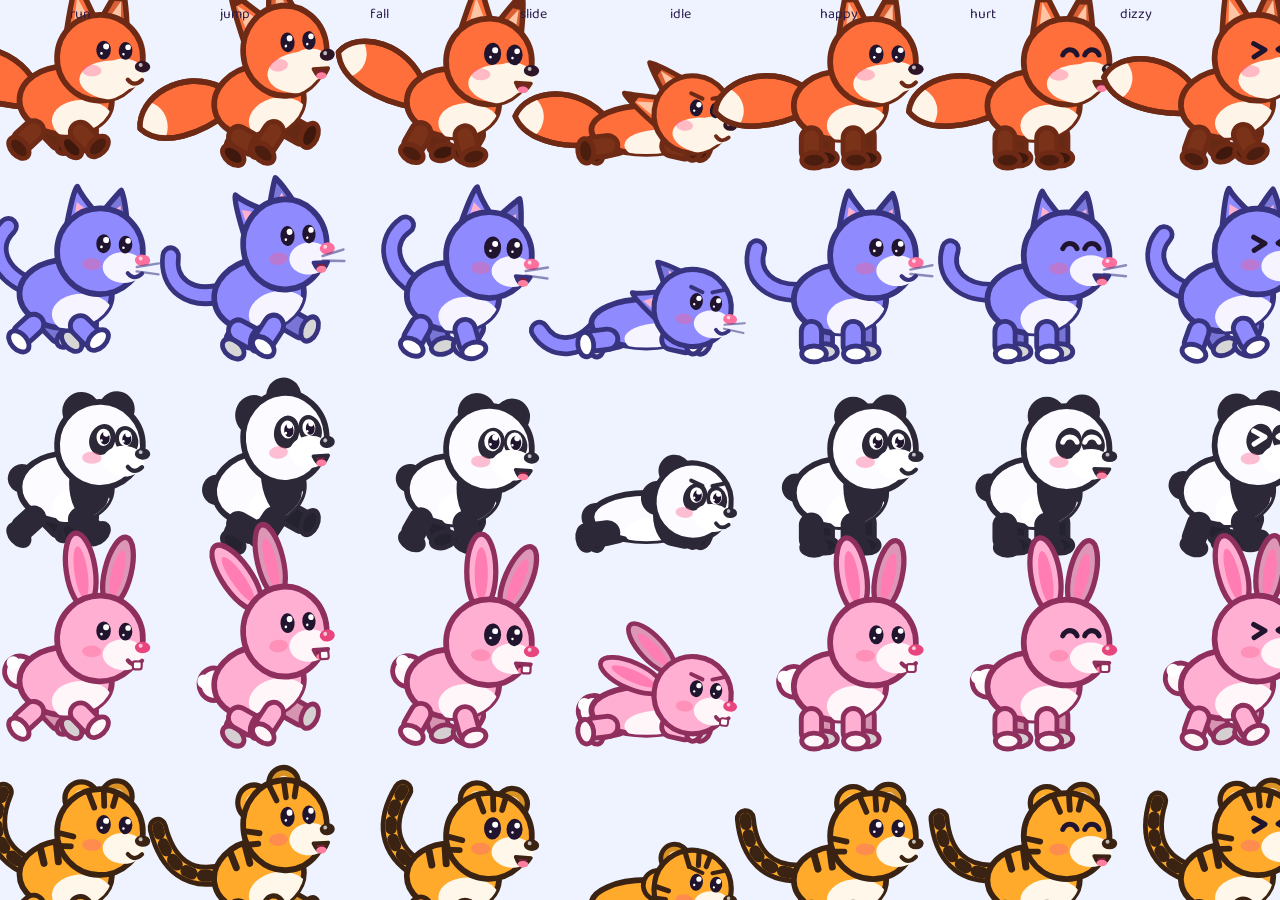
==== tools/art-sheet.html @ f74e6aec "Add files via upload" ====
<!doctype html>
<html lang="en">
<head>
<meta charset="utf-8">
<title>Zoomies art sheet</title>
<link rel="stylesheet" href="https://fonts.googleapis.com/css2?family=Baloo+2:wght@600;800&family=Lilita+One&display=swap">
<style>
  body { margin: 0; background: #eef3ff; font: 600 14px 'Baloo 2', system-ui, sans-serif; color: #2B1D4A; }
  canvas { display: block; }
</style>
</head>
<body>
<canvas id="c"></canvas>
<script src="../js/util.js"></script>
<script src="../js/config.js"></script>
<script src="../js/art.js"></script>
<script>
(function () {
  const Z = window.Z, A = Z.Art, GY = Z.PHYS.GY;
  const cv = document.getElementById('c'), ctx = cv.getContext('2d');
  const W = innerWidth, H = innerHeight, dpr = Math.min(devicePixelRatio || 1, 2);
  cv.width = W * dpr; cv.height = H * dpr; cv.style.width = W + 'px'; cv.style.height = H + 'px';
  const page = new URLSearchParams(location.search).get('p') || 'critters';
  function draw(t) {
    ctx.setTransform(dpr, 0, 0, dpr, 0, 0);
    ctx.fillStyle = '#eef3ff'; ctx.fillRect(0, 0, W, H);
    ctx.font = '14px "Baloo 2"'; ctx.fillStyle = '#2B1D4A';
    if (page === 'critters') {
      const modes = ['run', 'jump', 'fall', 'slide', 'idle', 'happy', 'hurt', 'dizzy'];
      Z.CRITTERS.forEach((c, r) => {
        modes.forEach((m, k) => {
          ctx.save();
          const S = +(new URLSearchParams(location.search).get('s') || 2.2);
          ctx.translate(70 + k * 110 * S / 1.25, 90 * S / 1.25 + r * 110 * S / 1.25);
          ctx.scale(S, S);
          A.critter(ctx, c, { mode: m, phase: t * 12, t, blink: false });
          ctx.restore();
          if (r === 0) ctx.fillText(m, 70 + k * 150, 18);
        });
      });
    } else {
      const th = A.THEMES[page] || A.THEMES.meadow;
      const rows = [
        [() => A.spikes(ctx, { x: 20, y: GY - 30, w: 54, h: 30 }, th),
         () => A.block(ctx, { x: 100, y: GY - 48, w: 48, h: 48 }, th),
         () => A.lucky(ctx, { x: 175, y: GY - 150, w: 44, h: 44, bump: 0 }, t),
         () => A.spring(ctx, { x: 240, y: GY - 24, w: 48, h: 24, squish: 0 }),
         () => A.roller(ctx, { x: 340, y: GY - 24, r: 24, rot: t, tint: 1 }, th),
         () => A.beetle(ctx, { x: 390, y: GY - 30, w: 44, h: 30, walk: t, squash: 0 }, th, t),
         () => A.frog(ctx, { x: 460, y: GY - 34, w: 40, h: 34, air: false, squash: 0 }, t)],
        [() => A.bird(ctx, { x: 50, y: GY - 50, w: 44, h: 30, ph: 0, squash: 0 }, t),
         () => A.rock(ctx, { x: 130, y: GY - 26, r: 26, rot: 0 }),
         () => A.geyser(ctx, { x: 190, w: 44, fh: 90, warn: false }, t),
         () => A.rockWarn(ctx, { x: 290 }, t, true),
         () => A.fireball(ctx, { x: 360, y: GY - 60, r: 16, dir: -1 }, t),
         () => A.gate(ctx, { x: 420, y: GY - 420, w: 90, h: 380 }, th, t, GY - 170)],
        [() => A.plat(ctx, { x: 20, y: GY - 90, w: 130, move: null }, th, t),
         () => A.plat(ctx, { x: 170, y: GY - 90, w: 130, move: { axis: 'x' } }, th, t),
         () => A.plat(ctx, { x: 320, y: GY - 90, w: 100, bouncy: true, squish: 0 }, th, t),
         () => A.sign(ctx, { x: 470, kind: 'slide' }, t)],
        [() => { A.coin(ctx, 40, GY - 60, t); A.gem(ctx, 90, GY - 60, t); A.star(ctx, 150, GY - 60, t); A.heart(ctx, 210, GY - 60, t);
          ['shield', 'magnet', 'feather', 'boost'].forEach((k, i) => A.power(ctx, k, 280 + i * 60, GY - 60, t)); }],
      ];
      rows.forEach((row, r) => {
        ctx.save(); ctx.scale(1.45, 1.45); ctx.translate(0, -GY + 150 + r * 160);
        ctx.fillStyle = th.ground[0]; ctx.fillRect(0, GY, 560, 14);
        row.forEach((f) => { ctx.save(); f(); ctx.restore(); });
        ctx.restore();
      });
    }
    requestAnimationFrame((ms) => draw(ms / 1000));
  }
  (document.fonts ? document.fonts.ready : Promise.resolve()).then(() => requestAnimationFrame((ms) => draw(ms / 1000)));
})();
</script>
</body>
</html>
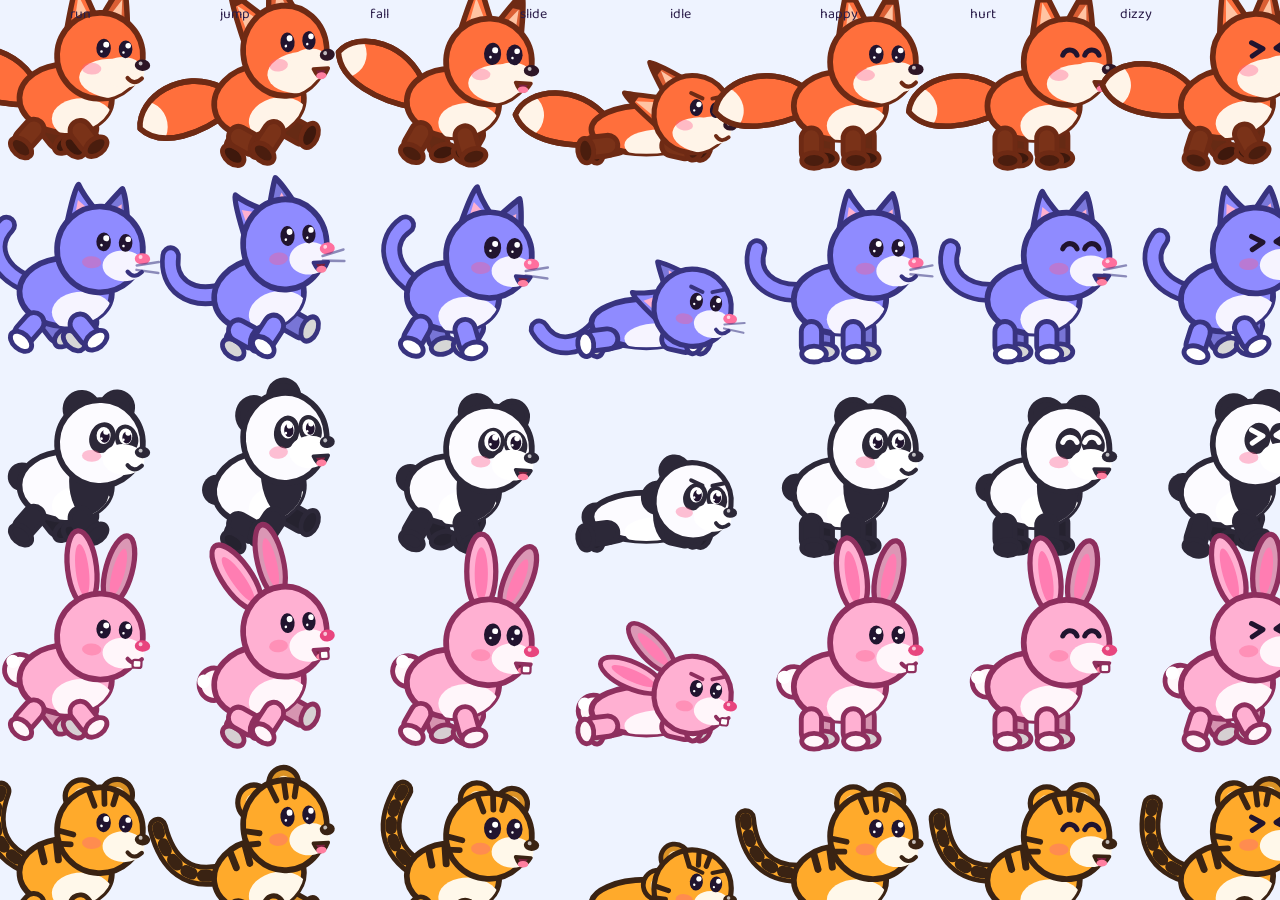
==== commit 1ab83c1c: "15 New Stages" ====
--- a/tools/art-sheet.html
+++ b/tools/art-sheet.html
@@ -48,11 +48,11 @@
          () => A.roller(ctx, { x: 340, y: GY - 24, r: 24, rot: t, tint: 1 }, th),
          () => A.beetle(ctx, { x: 390, y: GY - 30, w: 44, h: 30, walk: t, squash: 0 }, th, t),
          () => A.frog(ctx, { x: 460, y: GY - 34, w: 40, h: 34, air: false, squash: 0 }, t)],
-        [() => A.bird(ctx, { x: 50, y: GY - 50, w: 44, h: 30, ph: 0, squash: 0 }, t),
-         () => A.rock(ctx, { x: 130, y: GY - 26, r: 26, rot: 0 }),
-         () => A.geyser(ctx, { x: 190, w: 44, fh: 90, warn: false }, t),
+        [() => A.bird(ctx, { x: 50, y: GY - 50, w: 44, h: 30, ph: 0, squash: 0 }, t, th),
+         () => A.rock(ctx, { x: 130, y: GY - 26, r: 26, rot: 0 }, th),
+         () => A.geyser(ctx, { x: 190, w: 44, fh: 90, warn: false }, t, th),
          () => A.rockWarn(ctx, { x: 290 }, t, true),
-         () => A.fireball(ctx, { x: 360, y: GY - 60, r: 16, dir: -1 }, t),
+         () => A.fireball(ctx, { x: 360, y: GY - 60, r: 16, dir: -1 }, t, th),
          () => A.gate(ctx, { x: 420, y: GY - 420, w: 90, h: 380 }, th, t, GY - 170)],
         [() => A.plat(ctx, { x: 20, y: GY - 90, w: 130, move: null }, th, t),
          () => A.plat(ctx, { x: 170, y: GY - 90, w: 130, move: { axis: 'x' } }, th, t),
